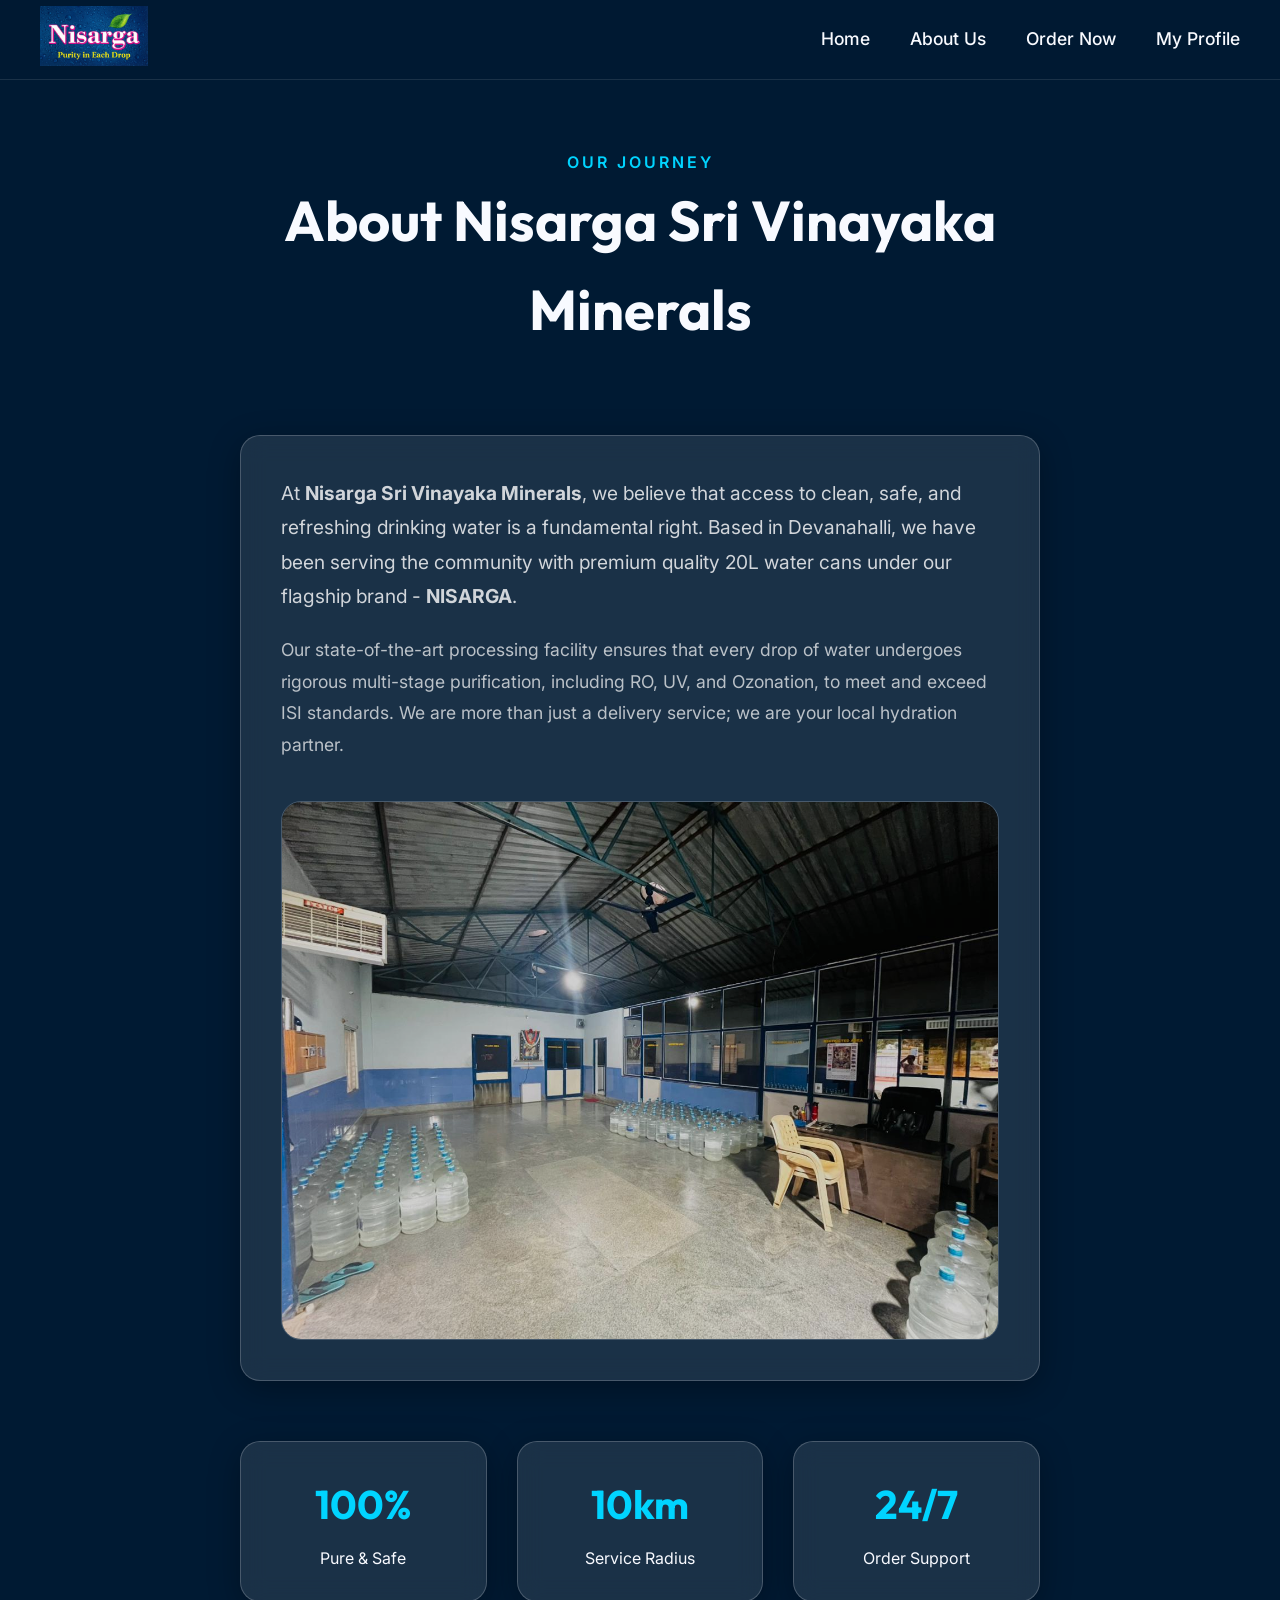
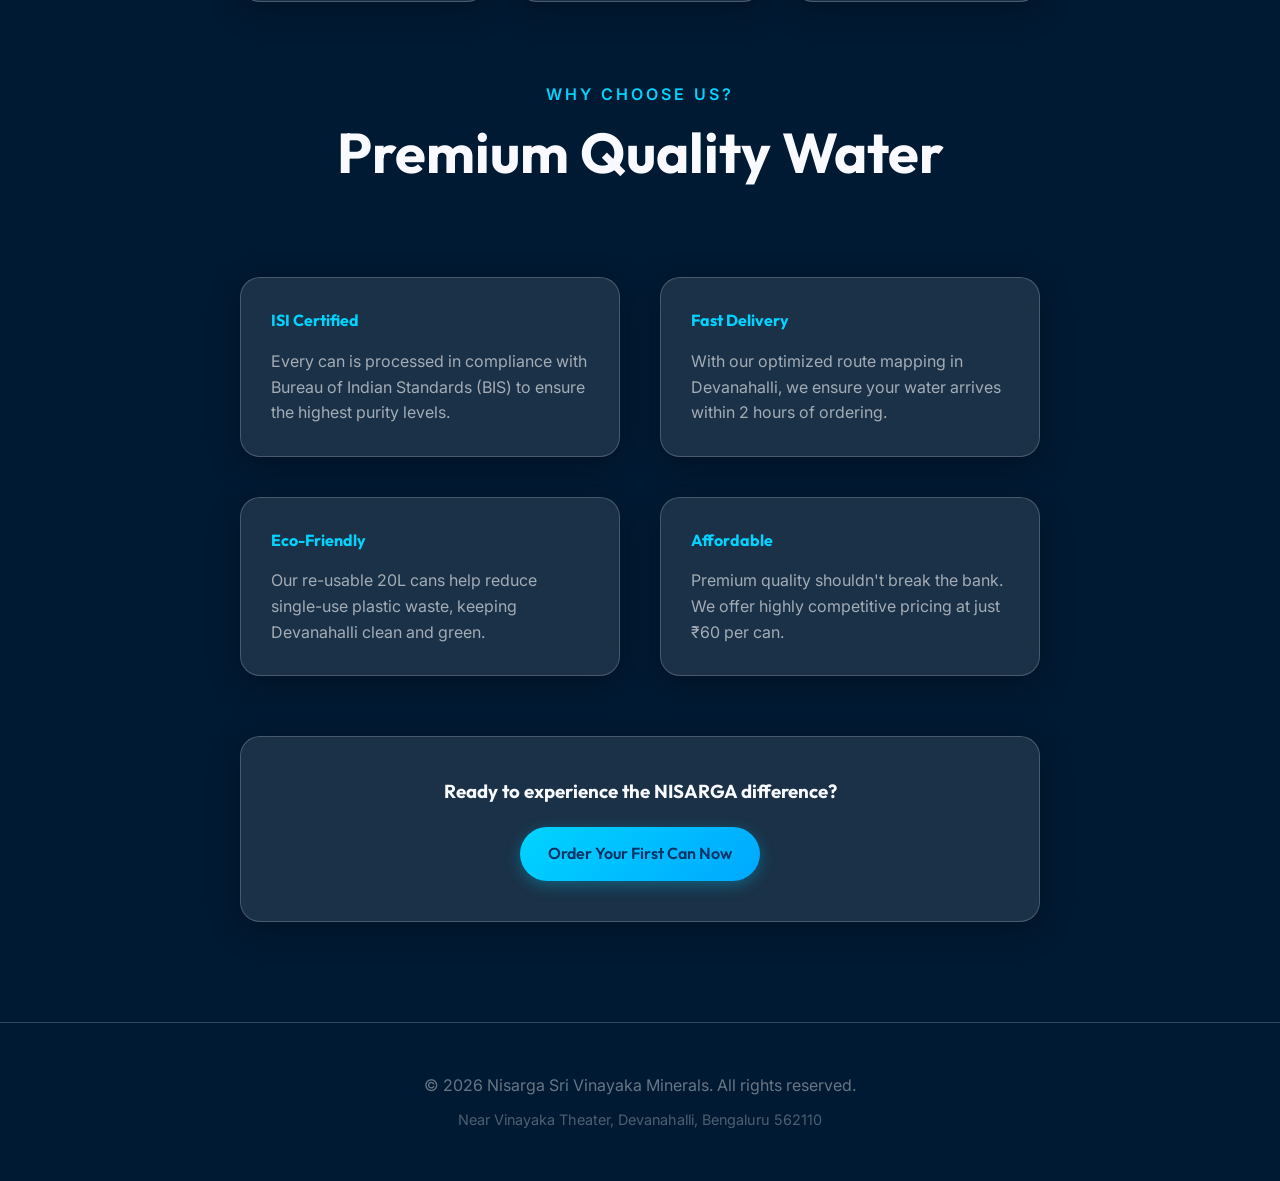
==== about.html @ 0c43de51 "Initial commit: Production-ready Nisarga website with profile system and SEO enhancements" ====
<!DOCTYPE html>
<html lang="en">
<head>
    <meta charset="UTF-8">
    <meta name="viewport" content="width=device-width, initial-scale=1.0">
    <title>About Us | Nisarga Sri Vinayaka Minerals</title>
    <meta name="description" content="Learn about our journey at Nisarga Sri Vinayaka Minerals. Providing Devanahalli with pure, safe, and refreshing 20L water cans since 2026.">
    <link rel="icon" type="image/png" href="assets/nisarga-logo.png">
    <link rel="preconnect" href="https://fonts.googleapis.com">
    <link rel="preconnect" href="https://fonts.gstatic.com" crossorigin>
    <link href="https://fonts.googleapis.com/css2?family=Inter:wght@400;500;600&family=Outfit:wght@700;800&display=swap" rel="stylesheet">
    <link rel="stylesheet" href="css/style.css">
    <style>
        .about-content {
            max-width: 800px;
            margin: 0 auto;
        }
        .story-section {
            margin-bottom: 60px;
        }
        .stats-grid {
            display: grid;
            grid-template-columns: repeat(3, 1fr);
            gap: 30px;
            margin: 40px 0;
        }
        .stat-card {
            text-align: center;
            padding: 30px;
        }
        .stat-card h3 {
            font-size: 2.5rem;
            color: var(--accent-cyan);
            margin-bottom: 10px;
        }
    </style>
</head>
<body style="background: var(--deep-ocean);">

    <nav id="navbar" class="scrolled">
        <div class="container">
            <a href="index.html" class="logo">
                <img src="assets/nisarga-logo.png" alt="Nisarga Logo">
            </a>
            <ul class="nav-links">
                <li><a href="index.html">Home</a></li>
                <li><a href="about.html">About Us</a></li>
                <li><a href="order.html">Order Now</a></li>
                <li><a href="profile.html">My Profile</a></li>
            </ul>
        </div>
    </nav>

    <main class="container" style="padding-top: 150px; padding-bottom: 100px;">
        <div class="about-content">
            <div class="section-title" style="text-align: center;">
                <p>Our Journey</p>
                <h2>About Nisarga Sri Vinayaka Minerals</h2>
            </div>

            <div class="glass-card story-section" style="padding: 40px;">
                <p style="font-size: 1.2rem; line-height: 1.8; color: rgba(255,255,255,0.8);">
                    At <strong>Nisarga Sri Vinayaka Minerals</strong>, we believe that access to clean, safe, and refreshing drinking water is a fundamental right. Based in Devanahalli, we have been serving the community with premium quality 20L water cans under our flagship brand - <strong>NISARGA</strong>.
                </p>
                <p style="font-size: 1.1rem; line-height: 1.8; color: rgba(255,255,255,0.7); margin-top: 20px;">
                    Our state-of-the-art processing facility ensures that every drop of water undergoes rigorous multi-stage purification, including RO, UV, and Ozonation, to meet and exceed ISI standards. We are more than just a delivery service; we are your local hydration partner.
                </p>
                <div style="margin-top: 40px; border-radius: 20px; overflow: hidden; border: 1px solid var(--glass-border);">
                    <img src="assets/inside.jpeg" alt="Nisarga Sri Vinayaka Minerals Facility" style="width: 100%; display: block; filter: brightness(0.85);" loading="lazy">
                </div>
            </div>

            <div class="stats-grid">
                <div class="glass-card stat-card">
                    <h3>100%</h3>
                    <p>Pure & Safe</p>
                </div>
                <div class="glass-card stat-card">
                    <h3>10km</h3>
                    <p>Service Radius</p>
                </div>
                <div class="glass-card stat-card">
                    <h3>24/7</h3>
                    <p>Order Support</p>
                </div>
            </div>

            <div class="section-title" style="text-align: center; margin-top: 80px;">
                <p>Why Choose Us?</p>
                <h2>Premium Quality Water</h2>
            </div>

            <div style="display: grid; grid-template-columns: 1fr 1fr; gap: 40px;">
                <div class="glass-card" style="padding: 30px;">
                    <h4 style="color: var(--accent-cyan); margin-bottom: 15px;">ISI Certified</h4>
                    <p style="color: rgba(255,255,255,0.6);">Every can is processed in compliance with Bureau of Indian Standards (BIS) to ensure the highest purity levels.</p>
                </div>
                <div class="glass-card" style="padding: 30px;">
                    <h4 style="color: var(--accent-cyan); margin-bottom: 15px;">Fast Delivery</h4>
                    <p style="color: rgba(255,255,255,0.6);">With our optimized route mapping in Devanahalli, we ensure your water arrives within 2 hours of ordering.</p>
                </div>
                <div class="glass-card" style="padding: 30px;">
                    <h4 style="color: var(--accent-cyan); margin-bottom: 15px;">Eco-Friendly</h4>
                    <p style="color: rgba(255,255,255,0.6);">Our re-usable 20L cans help reduce single-use plastic waste, keeping Devanahalli clean and green.</p>
                </div>
                <div class="glass-card" style="padding: 30px;">
                    <h4 style="color: var(--accent-cyan); margin-bottom: 15px;">Affordable</h4>
                    <p style="color: rgba(255,255,255,0.6);">Premium quality shouldn't break the bank. We offer highly competitive pricing at just ₹60 per can.</p>
                </div>
            </div>

            <div class="glass-card" style="margin-top: 60px; padding: 40px; text-align: center;">
                <h3 style="margin-bottom: 20px;">Ready to experience the NISARGA difference?</h3>
                <a href="order.html" class="btn btn-primary">Order Your First Can Now</a>
            </div>
        </div>
    </main>

    <footer style="padding: 50px 0; text-align: center; border-top: 1px solid var(--glass-border);">
        <div class="container">
            <p style="color: rgba(255,255,255,0.4);">&copy; 2026 Nisarga Sri Vinayaka Minerals. All rights reserved.</p>
            <p style="margin-top: 10px; font-size: 0.9rem; color: rgba(255,255,255,0.3);">Near Vinayaka Theater, Devanahalli, Bengaluru 562110</p>
        </div>
    </footer>

</body>
</html>
---- css/style.css ----
:root {
    /* Primary Colors */
    --primary-blue: #003366;
    --accent-cyan: #00d4ff;
    --deep-ocean: #001a33;
    --pure-white: #ffffff;
    --soft-white: #f8faff;
    
    /* Glassmorphism Tokens */
    --glass-bg: rgba(255, 255, 255, 0.1);
    --glass-border: rgba(255, 255, 255, 0.2);
    --glass-shadow: 0 8px 32px 0 rgba(0, 0, 0, 0.3);
    --glass-blur: blur(12px);

    /* Typography */
    --font-heading: 'Outfit', sans-serif;
    --font-body: 'Inter', sans-serif;
    
    /* Transitions */
    --transition-smooth: all 0.4s cubic-bezier(0.4, 0, 0.2, 1);
}

* {
    margin: 0;
    padding: 0;
    box-sizing: border-box;
}

body {
    font-family: var(--font-body);
    background-color: var(--deep-ocean);
    color: var(--soft-white);
    line-height: 1.6;
    overflow-x: hidden;
    -webkit-font-smoothing: antialiased;
}

h1, h2, h3, h4, h5, h6 {
    font-family: var(--font-heading);
    font-weight: 700;
}

a {
    text-decoration: none;
    color: inherit;
    transition: var(--transition-smooth);
}

ul {
    list-style: none;
}

/* Glass Card Utility */
.glass-card {
    background: var(--glass-bg);
    backdrop-filter: var(--glass-blur);
    -webkit-backdrop-filter: var(--glass-blur);
    border: 1px solid var(--glass-border);
    border-radius: 20px;
    box-shadow: var(--glass-shadow);
}

/* Layout Utilities */
.container {
    max-width: 1400px;
    margin: 0 auto;
    padding: 0 40px;
}

.flex-center {
    display: flex;
    align-items: center;
    justify-content: center;
}

/* Buttons */
.btn {
    padding: 14px 28px;
    border-radius: 50px;
    font-weight: 600;
    cursor: pointer;
    font-family: var(--font-heading);
    border: none;
    transition: var(--transition-smooth);
    display: inline-block;
}

.btn-primary {
    background: linear-gradient(135deg, var(--accent-cyan), #00a8ff);
    color: var(--primary-blue);
    box-shadow: 0 4px 15px rgba(0, 212, 255, 0.3);
}

.btn-primary:hover {
    transform: translateY(-3px);
    box-shadow: 0 8px 25px rgba(0, 212, 255, 0.5);
}

.btn-outline {
    background: transparent;
    border: 1px solid var(--accent-cyan);
    color: var(--accent-cyan);
}

.btn-outline:hover {
    background: var(--accent-cyan);
    color: var(--primary-blue);
}

/* Navigation */
nav {
    height: 100px;
    position: fixed;
    top: 0;
    width: 100%;
    z-index: 1000;
    transition: var(--transition-smooth);
}

nav.scrolled {
    height: 80px;
    background: rgba(0, 26, 51, 0.85);
    backdrop-filter: blur(10px);
    border-bottom: 1px solid rgba(255, 255, 255, 0.1);
}

nav .container {
    height: 100%;
    display: flex;
    justify-content: space-between;
    align-items: center;
}

.logo img {
    height: 60px;
    width: auto;
}

.nav-links {
    display: flex;
    gap: 40px;
}

.nav-links a {
    font-weight: 500;
    font-size: 1.1rem;
    position: relative;
}

.nav-links a::after {
    content: '';
    position: absolute;
    bottom: -5px;
    left: 0;
    width: 0;
    height: 2px;
    background: var(--accent-cyan);
    transition: var(--transition-smooth);
}

.nav-links a:hover::after {
    width: 100%;
}

/* Hero Section */
.hero {
    height: 100vh;
    background: linear-gradient(rgba(0, 26, 51, 0.6), rgba(0, 26, 51, 0.6)), 
                url('../assets/bg-_website_upscaled.png') no-repeat center center/cover;
    display: flex;
    align-items: center;
    position: relative;
    padding-top: 100px;
}

.hero-content {
    max-width: 800px;
}

.hero h1 {
    font-size: 5rem;
    line-height: 1.1;
    margin-bottom: 24px;
    background: linear-gradient(135deg, #fff, #a0d8ff);
    -webkit-background-clip: text;
    -webkit-text-fill-color: transparent;
}

.hero p {
    font-size: 1.4rem;
    margin-bottom: 40px;
    color: rgba(255, 255, 255, 0.8);
}

/* Sections */
section {
    padding: 120px 0;
}

.section-title {
    text-align: center;
    margin-bottom: 80px;
}

.section-title h2 {
    font-size: 3.5rem;
    margin-bottom: 16px;
}

.section-title p {
    color: var(--accent-cyan);
    text-transform: uppercase;
    letter-spacing: 3px;
    font-weight: 600;
}

/* Footer */
footer {
    background: var(--deep-ocean);
    padding: 80px 0 40px;
    border-top: 1px solid rgba(255, 255, 255, 0.05);
}

.footer-content {
    display: grid;
    grid-template-columns: 2fr 1fr 1fr;
    gap: 80px;
    margin-bottom: 60px;
}

.footer-logo img {
    height: 50px;
    margin-bottom: 24px;
}

.footer-links h4 {
    margin-bottom: 24px;
    color: var(--accent-cyan);
}

.footer-links li {
    margin-bottom: 12px;
}

.footer-bottom {
    text-align: center;
    padding-top: 40px;
    border-top: 1px solid rgba(255, 255, 255, 0.05);
    color: rgba(255, 255, 255, 0.5);
}

/* Scroll to Top Button */
.scroll-top {
    position: fixed;
    bottom: 30px;
    right: 30px;
    width: 50px;
    height: 50px;
    background: var(--accent-cyan);
    color: var(--primary-blue);
    border: none;
    border-radius: 50%;
    cursor: pointer;
    display: flex;
    align-items: center;
    justify-content: center;
    font-size: 1.5rem;
    font-weight: 800;
    box-shadow: 0 10px 30px rgba(0,0,0,0.3);
    z-index: 2000;
    opacity: 0;
    visibility: hidden;
    transition: var(--transition-smooth);
}

.scroll-top.visible {
    opacity: 1;
    visibility: visible;
}

.scroll-top:hover {
    transform: translateY(-5px);
    background: #fff;
}
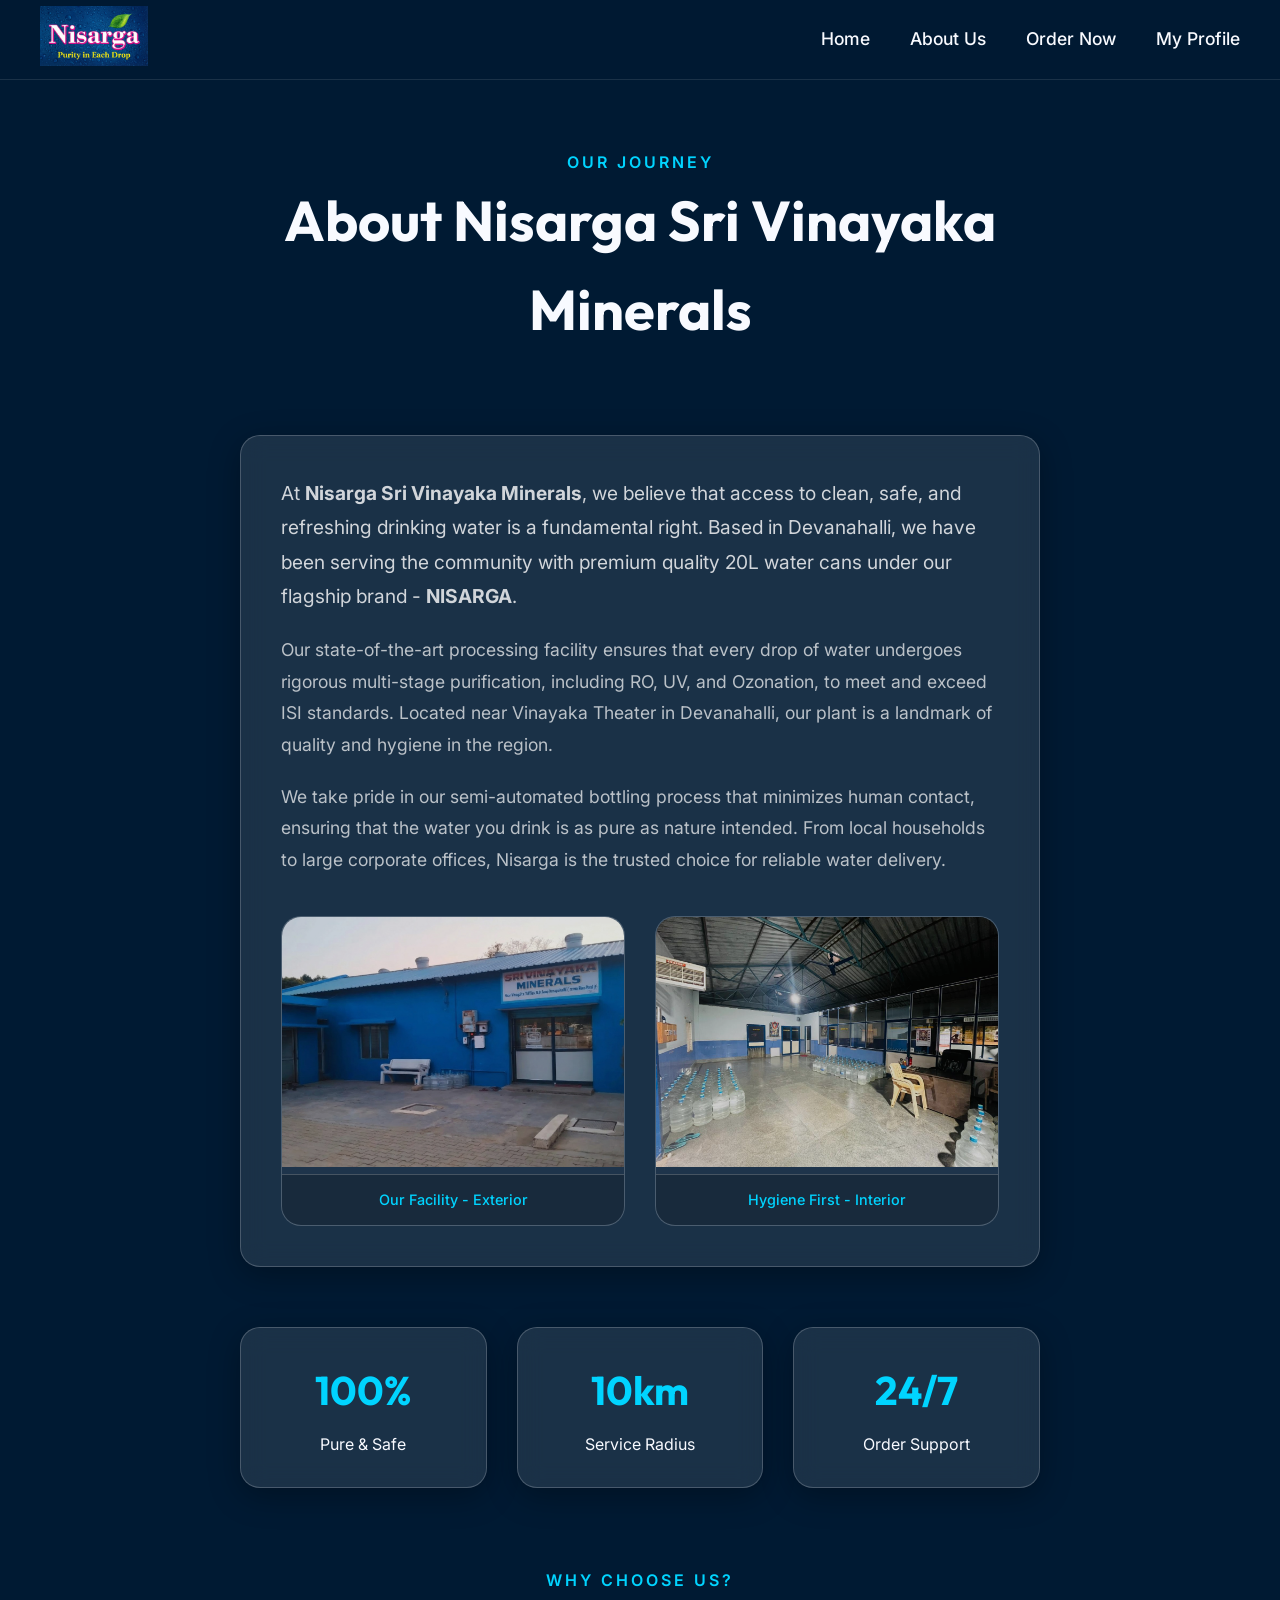
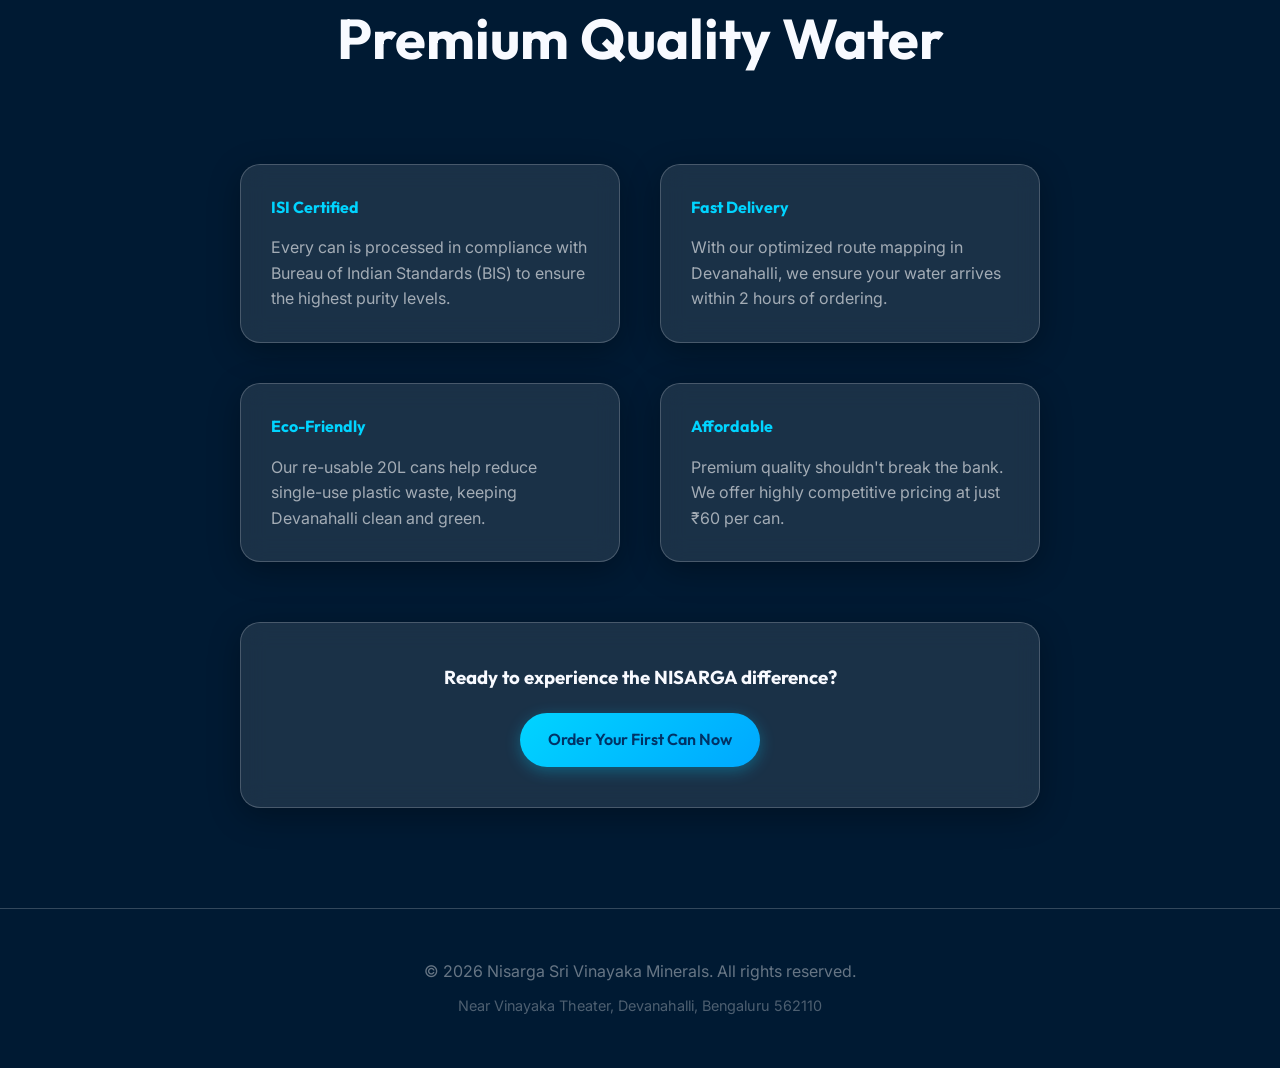
==== commit bab4ab86: "Updated About Us page with new facility image and context" ====
--- a/about.html
+++ b/about.html
@@ -63,10 +63,25 @@
                     At <strong>Nisarga Sri Vinayaka Minerals</strong>, we believe that access to clean, safe, and refreshing drinking water is a fundamental right. Based in Devanahalli, we have been serving the community with premium quality 20L water cans under our flagship brand - <strong>NISARGA</strong>.
                 </p>
                 <p style="font-size: 1.1rem; line-height: 1.8; color: rgba(255,255,255,0.7); margin-top: 20px;">
-                    Our state-of-the-art processing facility ensures that every drop of water undergoes rigorous multi-stage purification, including RO, UV, and Ozonation, to meet and exceed ISI standards. We are more than just a delivery service; we are your local hydration partner.
+                    Our state-of-the-art processing facility ensures that every drop of water undergoes rigorous multi-stage purification, including RO, UV, and Ozonation, to meet and exceed ISI standards. Located near Vinayaka Theater in Devanahalli, our plant is a landmark of quality and hygiene in the region.
                 </p>
-                <div style="margin-top: 40px; border-radius: 20px; overflow: hidden; border: 1px solid var(--glass-border);">
-                    <img src="assets/inside.jpeg" alt="Nisarga Sri Vinayaka Minerals Facility" style="width: 100%; display: block; filter: brightness(0.85);" loading="lazy">
+                <p style="font-size: 1.1rem; line-height: 1.8; color: rgba(255,255,255,0.7); margin-top: 20px;">
+                    We take pride in our semi-automated bottling process that minimizes human contact, ensuring that the water you drink is as pure as nature intended. From local households to large corporate offices, Nisarga is the trusted choice for reliable water delivery.
+                </p>
+                
+                <div style="display: grid; grid-template-columns: 1fr 1fr; gap: 30px; margin-top: 40px;">
+                    <div style="border-radius: 20px; overflow: hidden; border: 1px solid var(--glass-border); background: rgba(255,255,255,0.02);">
+                        <img src="assets/outside.jpeg" alt="Nisarga Sri Vinayaka Minerals - Outside View" style="width: 100%; height: 250px; object-fit: cover; filter: brightness(0.9);" loading="lazy">
+                        <div style="padding: 12px; text-align: center; border-top: 1px solid var(--glass-border); background: rgba(0,0,0,0.2);">
+                            <span style="font-size: 0.9rem; font-weight: 500; color: var(--accent-cyan);">Our Facility - Exterior</span>
+                        </div>
+                    </div>
+                    <div style="border-radius: 20px; overflow: hidden; border: 1px solid var(--glass-border); background: rgba(255,255,255,0.02);">
+                        <img src="assets/inside.jpeg" alt="Nisarga Sri Vinayaka Minerals - Inside View" style="width: 100%; height: 250px; object-fit: cover; filter: brightness(0.85);" loading="lazy">
+                        <div style="padding: 12px; text-align: center; border-top: 1px solid var(--glass-border); background: rgba(0,0,0,0.2);">
+                            <span style="font-size: 0.9rem; font-weight: 500; color: var(--accent-cyan);">Hygiene First - Interior</span>
+                        </div>
+                    </div>
                 </div>
             </div>
 
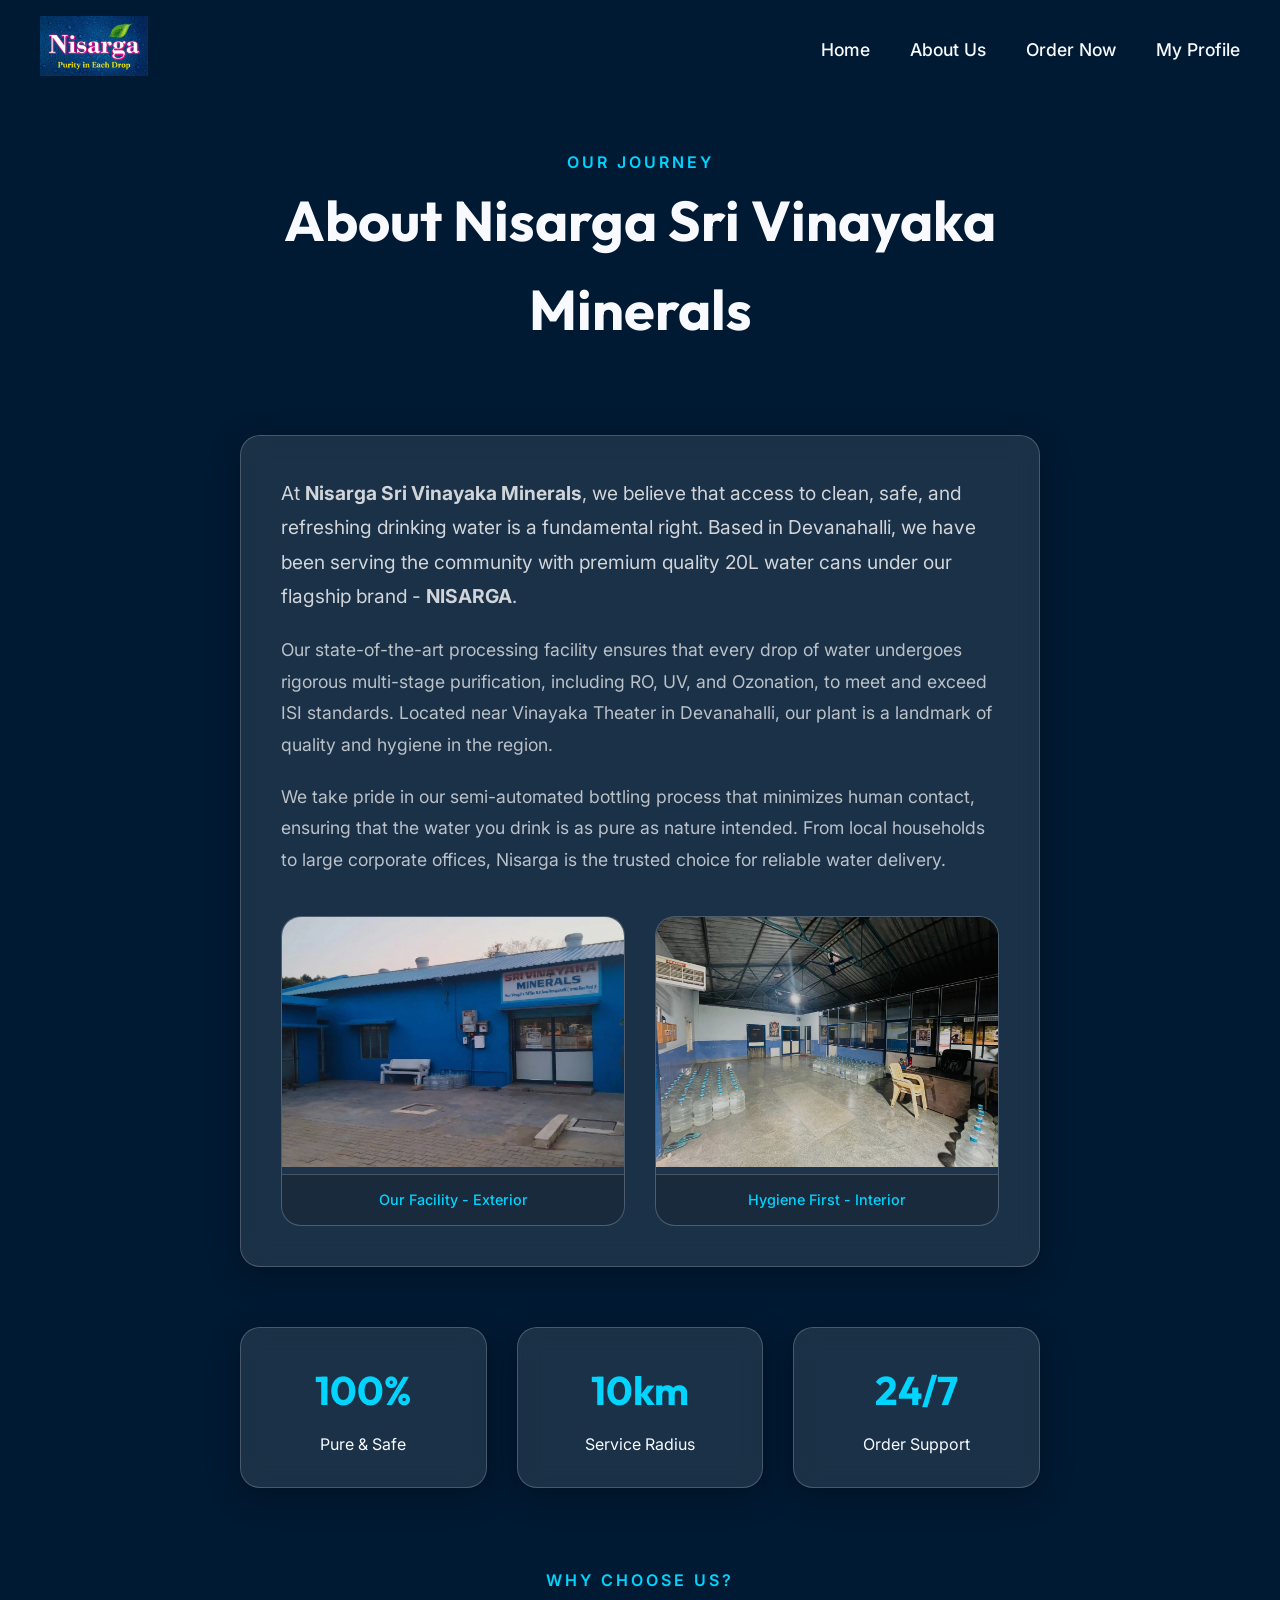
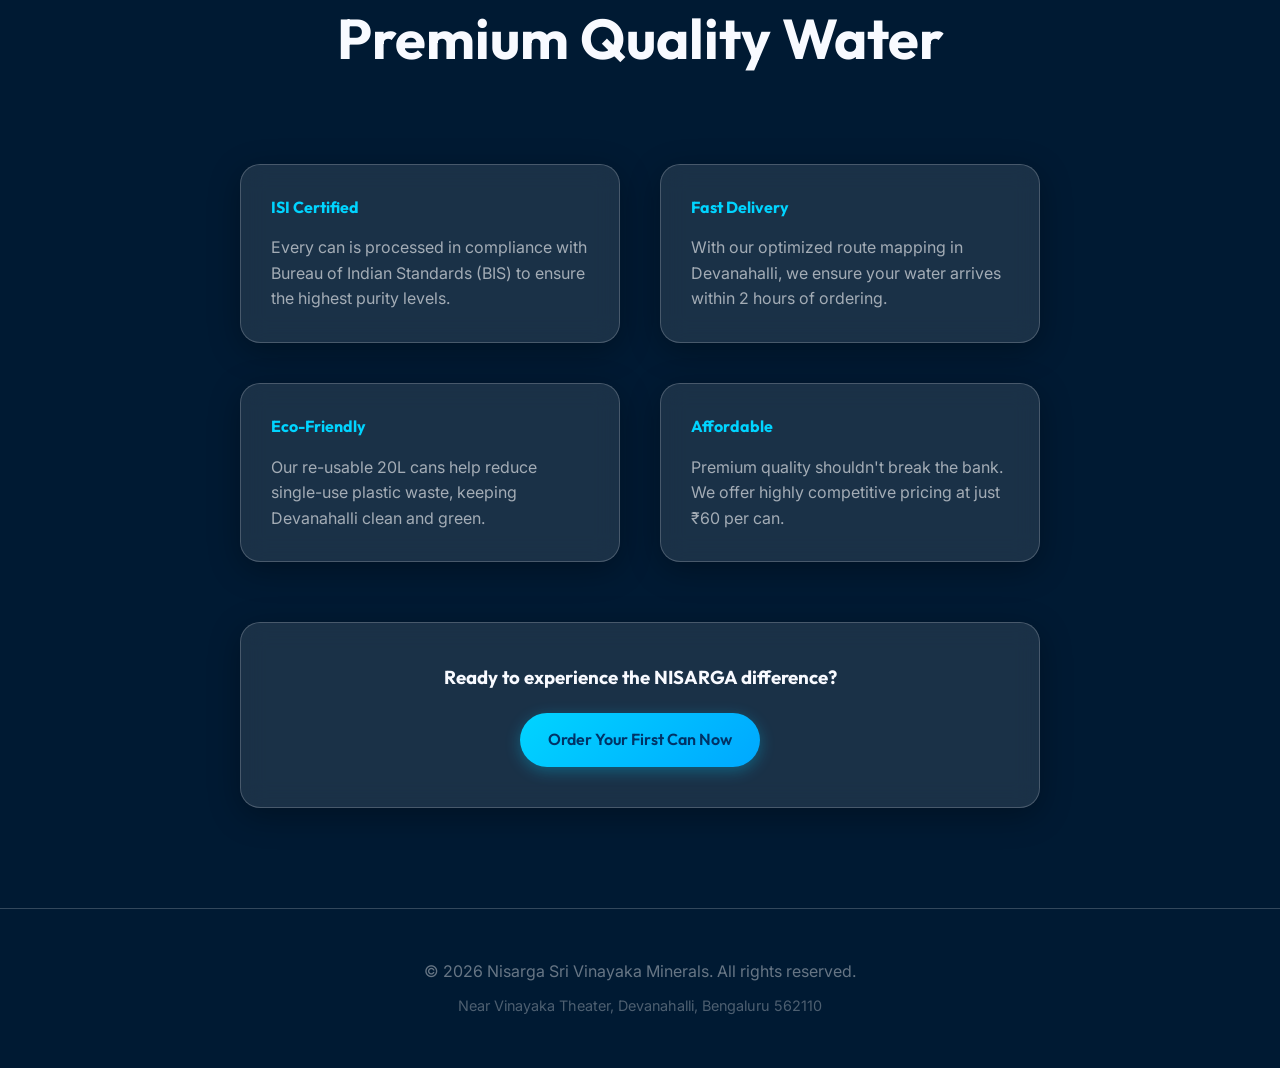
==== commit 7c824f1e: "fix: audit and fix critical bugs across website - Fix broken delivery radius enforcement in order.js" ====
--- a/about.html
+++ b/about.html
@@ -138,5 +138,6 @@
         </div>
     </footer>
 
+    <script src="js/script.js"></script>
 </body>
 </html>
--- a/css/style.css
+++ b/css/style.css
@@ -46,6 +46,16 @@
     transition: var(--transition-smooth);
 }
 
+input::placeholder {
+    color: rgba(255, 255, 255, 0.3);
+}
+
+input:-webkit-autofill,
+input:-webkit-autofill:focus {
+    -webkit-box-shadow: 0 0 0 1000px rgba(0, 30, 60, 0.9) inset;
+    -webkit-text-fill-color: #fff;
+}
+
 ul {
     list-style: none;
 }
@@ -183,6 +193,7 @@
     margin-bottom: 24px;
     background: linear-gradient(135deg, #fff, #a0d8ff);
     -webkit-background-clip: text;
+    background-clip: text;
     -webkit-text-fill-color: transparent;
 }
 
